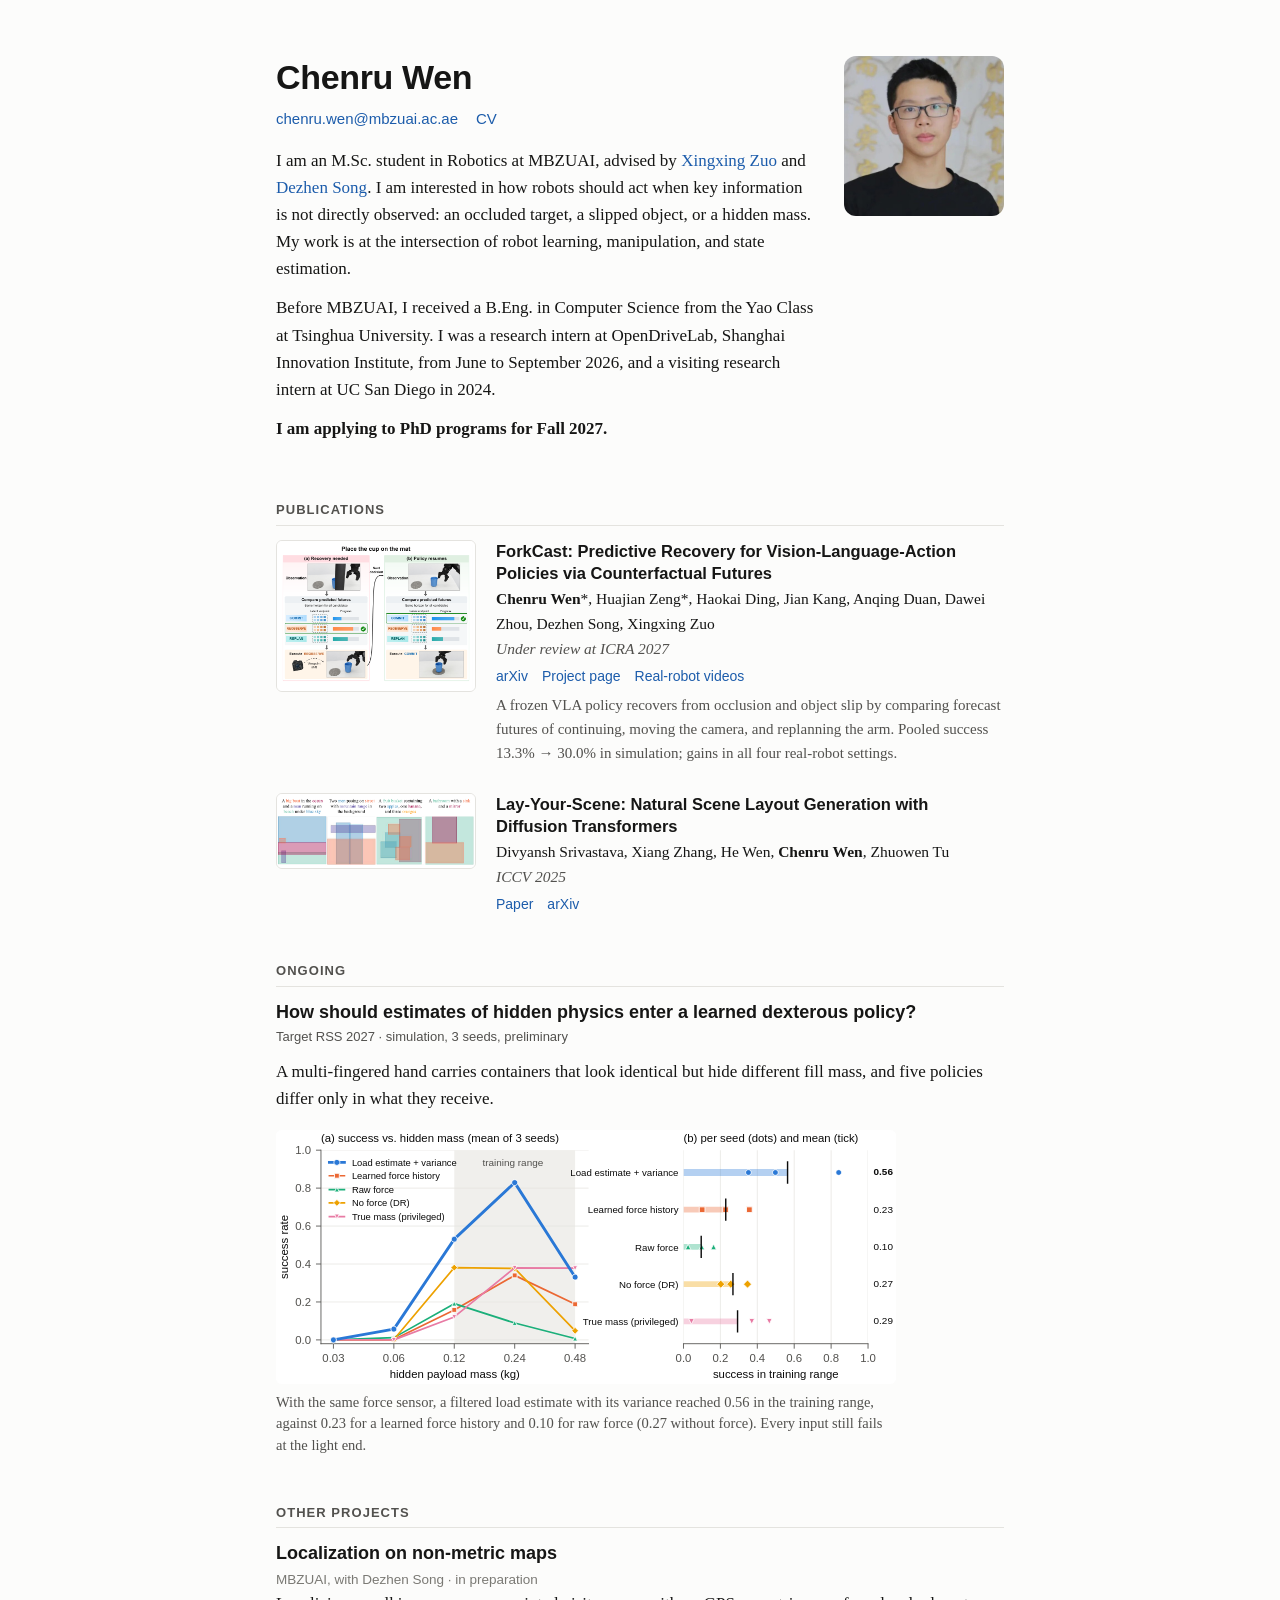
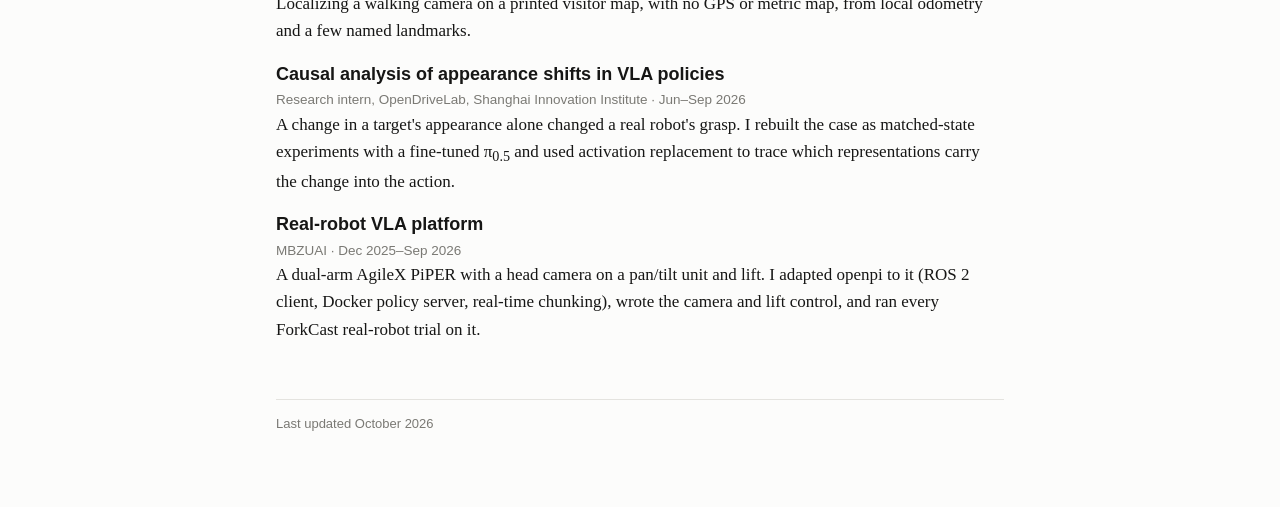
==== index.html @ f568a1dc "Replace academicpages template with personal homepage Single static page (About, Publications, Ongoi" ====
<!doctype html>
<html lang="en">
<head>
<meta charset="utf-8">
<meta name="viewport" content="width=device-width, initial-scale=1">
<title>Chenru Wen</title>
<meta name="description" content="Chenru Wen, M.Sc. student in Robotics at MBZUAI. Robot learning, manipulation, and state estimation; recovery for vision-language-action policies.">
<link rel="stylesheet" href="style.css">
</head>
<body>
<main>

<header class="intro">
  <div class="intro-text">
    <h1>Chenru Wen</h1>
    <ul class="links">
      <li><a href="mailto:chenru.wen@mbzuai.ac.ae">chenru.wen@mbzuai.ac.ae</a></li>
      <li><a href="cv/cv_chenru_wen.pdf">CV</a></li>
    </ul>
    <p>I am an M.Sc. student in Robotics at MBZUAI, advised by
    <a href="https://mbzuai.ac.ae/study/faculty/xingxing-zuo/">Xingxing Zuo</a> and
    <a href="https://mbzuai.ac.ae/study/faculty/dezhen-song/">Dezhen Song</a>.
    I am interested in how robots should act when key information is not directly observed: an occluded target, a slipped
    object, or a hidden mass. My work is at the intersection of robot learning, manipulation, and state estimation.</p>
    <p>Before MBZUAI, I received a B.Eng. in Computer Science from the Yao Class at Tsinghua University. I was a research intern
    at OpenDriveLab, Shanghai Innovation Institute, from June to September 2026, and a visiting research intern at UC San Diego
    in 2024.</p>
    <p><strong>I am applying to PhD programs for Fall 2027.</strong></p>
  </div>
  <img class="photo" src="assets/photo.jpg" alt="Chenru Wen" width="160" height="160">
</header>

<h2>Publications</h2>

<div class="paper">
  <a class="thumb" href="forkcast/"><img src="forkcast/img/teaser.png" alt="ForkCast compares the predicted futures of continuing the policy, moving the camera, and replanning the arm." width="768" height="585"></a>
  <div>
    <div class="title"><a href="forkcast/">ForkCast: Predictive Recovery for Vision-Language-Action Policies via Counterfactual Futures</a></div>
    <div class="authors"><span class="me">Chenru Wen</span>*, Huajian Zeng*, Haokai Ding, Jian Kang, Anqing Duan, Dawei Zhou, Dezhen Song, Xingxing Zuo</div>
    <div class="venue">Under review at ICRA 2027</div>
    <div class="plinks"><a href="https://arxiv.org/abs/2610.18650">arXiv</a><a href="forkcast/">Project page</a><a href="forkcast/#real-robot">Real-robot videos</a></div>
    <p class="tldr-line">A frozen VLA policy recovers from occlusion and object slip by comparing forecast futures of continuing,
    moving the camera, and replanning the arm. Pooled success 13.3%&nbsp;&rarr;&nbsp;30.0% in simulation; gains in all four
    real-robot settings.</p>
  </div>
</div>

<div class="paper">
  <a class="thumb" href="https://arxiv.org/abs/2505.04718"><img src="assets/lys_teaser.png" alt="Scene layouts generated from text prompts by Lay-Your-Scene." width="1390" height="523"></a>
  <div>
    <div class="title"><a href="https://arxiv.org/abs/2505.04718">Lay-Your-Scene: Natural Scene Layout Generation with Diffusion Transformers</a></div>
    <div class="authors">Divyansh Srivastava, Xiang Zhang, He Wen, <span class="me">Chenru Wen</span>, Zhuowen Tu</div>
    <div class="venue">ICCV 2025</div>
    <div class="plinks">
      <a href="https://openaccess.thecvf.com/content/ICCV2025/html/Srivastava_Lay-Your-Scene_Natural_Scene_Layout_Generation_with_Diffusion_Transformers_ICCV_2025_paper.html">Paper</a>
      <a href="https://arxiv.org/abs/2505.04718">arXiv</a>
    </div>
  </div>
</div>

<h2>Ongoing</h2>
<div class="project">
  <h3>How should estimates of hidden physics enter a learned dexterous policy?</h3>
  <p class="tag">Target RSS 2027 &middot; simulation, 3 seeds, preliminary</p>
  <p>A multi-fingered hand carries containers that look identical but hide different fill mass, and five policies differ only
  in what they receive.</p>
  <figure class="narrow">
    <img src="assets/hoi_fd_main.svg" alt="Two-panel chart. Left: success rate against hidden payload mass from 0.03 to 0.48 kg for five policy inputs; the load estimate with variance is highest in the training range, and every input is near zero at 0.03 and 0.06 kg. Right: in-range success per seed and mean: load estimate with variance 0.56, learned force history 0.23, raw force 0.10, no force 0.27, true mass 0.29." width="1380" height="490">
    <figcaption>With the same force sensor, a filtered load estimate with its variance reached 0.56 in the training range, against
    0.23 for a learned force history and 0.10 for raw force (0.27 without force). Every input still fails at the light end.</figcaption>
  </figure>
</div>

<h2>Other projects</h2>
<div class="item">
  <h3>Localization on non-metric maps</h3>
  <div class="when">MBZUAI, with Dezhen Song &middot; in preparation</div>
  <p>Localizing a walking camera on a printed visitor map, with no GPS or metric map, from local odometry and a few named landmarks.</p>
</div>
<div class="item">
  <h3>Causal analysis of appearance shifts in VLA policies</h3>
  <div class="when">Research intern, OpenDriveLab, Shanghai Innovation Institute &middot; Jun&ndash;Sep 2026</div>
  <p>A change in a target's appearance alone changed a real robot's grasp. I rebuilt the case as matched-state experiments with
  a fine-tuned &pi;<sub>0.5</sub> and used activation replacement to trace which representations carry the change into the action.</p>
</div>
<div class="item">
  <h3>Real-robot VLA platform</h3>
  <div class="when">MBZUAI &middot; Dec 2025&ndash;Sep 2026</div>
  <p>A dual-arm AgileX PiPER with a head camera on a pan/tilt unit and lift. I adapted openpi to it (ROS&nbsp;2 client, Docker policy
  server, real-time chunking), wrote the camera and lift control, and ran every ForkCast real-robot trial on it.</p>
</div>

<footer>Last updated October 2026</footer>
</main>
</body>
</html>
---- style.css ----
:root {
  --bg: #fcfcfb;
  --surface: #f3f2ef;
  --ink: #161615;
  --ink-2: #52514e;
  --ink-3: #7a7974;
  --rule: #e4e3df;
  --accent: #1c5cab;
  --accent-soft: #e8f0fb;
  --todo: #c62828;
  --serif: Charter, "Bitstream Charter", "Sitka Text", Cambria, Georgia, serif;
  --sans: -apple-system, BlinkMacSystemFont, "Segoe UI", "Helvetica Neue", Arial, sans-serif;
  color-scheme: light;
}
@media (prefers-color-scheme: dark) {
  :root:not([data-theme="light"]) {
    --bg: #1a1a19;
    --surface: #242422;
    --ink: #f2f1ec;
    --ink-2: #c3c2b7;
    --ink-3: #94938b;
    --rule: #383835;
    --accent: #86b6ef;
    --accent-soft: #1f2d40;
    --todo: #ff8a80;
    color-scheme: dark;
  }
}
:root[data-theme="dark"] {
  --bg: #1a1a19;
  --surface: #242422;
  --ink: #f2f1ec;
  --ink-2: #c3c2b7;
  --ink-3: #94938b;
  --rule: #383835;
  --accent: #86b6ef;
  --accent-soft: #1f2d40;
  --todo: #ff8a80;
  color-scheme: dark;
}

* { box-sizing: border-box; }
html { -webkit-text-size-adjust: 100%; }
body {
  margin: 0;
  background: var(--bg);
  color: var(--ink);
  font: 17px/1.6 var(--serif);
}
main { max-width: 760px; margin: 0 auto; padding: 56px 16px 72px; }
a { color: var(--accent); text-decoration: none; }
a:hover { text-decoration: underline; text-underline-offset: 3px; }
h1, h2, h3 { font-family: var(--sans); color: var(--ink); line-height: 1.25; }
h1 { font-size: 34px; font-weight: 650; letter-spacing: -0.01em; margin: 0 0 6px; }
h2 {
  font-size: 13px; font-weight: 650; letter-spacing: 0.08em; text-transform: uppercase;
  color: var(--ink-2); margin: 48px 0 14px; padding-bottom: 6px; border-bottom: 1px solid var(--rule);
}
h3 { font-size: 18px; font-weight: 600; margin: 0 0 4px; }
p { margin: 0 0 12px; }
.role { color: var(--ink-2); margin: 0 0 14px; font-size: 17px; }
.links { font-family: var(--sans); font-size: 15px; display: flex; flex-wrap: wrap; gap: 6px 18px; margin: 0; padding: 0; list-style: none; }
.muted { color: var(--ink-2); }
.small { font-size: 14.5px; }
.todo { color: var(--todo); font-family: var(--sans); font-size: 0.85em; }

.project { margin: 0 0 8px; }
.project .tag { font-family: var(--sans); font-size: 13px; color: var(--ink-2); margin: 0 0 10px; }
figure { margin: 18px 0 16px; }
figure img, figure video { width: 100%; height: auto; display: block; border-radius: 6px; background: #fff; }
figcaption { font-size: 14.5px; color: var(--ink-2); margin-top: 8px; line-height: 1.5; }
ul.facts { padding-left: 1.1em; margin: 0 0 12px; }
ul.facts li { margin: 0 0 6px; }

.pub { display: grid; grid-template-columns: 1fr; gap: 2px; margin: 0 0 22px; }
.pub .title { font-family: var(--sans); font-weight: 600; font-size: 16.5px; line-height: 1.35; }
.pub .authors, .pub .venue { font-size: 15.5px; }
.pub .venue { color: var(--ink-2); font-style: italic; }
.pub .plinks { font-family: var(--sans); font-size: 14px; display: flex; flex-wrap: wrap; gap: 4px 14px; margin-top: 2px; }
.pub .note { font-size: 14.5px; color: var(--ink-2); margin-top: 2px; }
.me { font-weight: 700; }

.item { margin: 0 0 18px; }
.item .when { font-family: var(--sans); font-size: 13.5px; color: var(--ink-3); }

footer { margin-top: 56px; padding-top: 14px; border-top: 1px solid var(--rule); font-family: var(--sans); font-size: 13px; color: var(--ink-3); }

/* project page */
.hero { text-align: center; }
.hero h1 { font-size: 30px; margin-bottom: 12px; }
.hero .authors { font-size: 16.5px; margin: 0 0 4px; }
.hero .affil { font-size: 15px; color: var(--ink-2); margin: 0 0 6px; }
.hero .venue { font-family: var(--sans); font-size: 14.5px; color: var(--ink-2); margin: 0 0 16px; }
.buttons { display: flex; flex-wrap: wrap; justify-content: center; gap: 10px; margin: 0 0 8px; }
.btn {
  font-family: var(--sans); font-size: 14.5px; font-weight: 550; padding: 8px 16px; border-radius: 999px;
  background: var(--accent-soft); color: var(--accent); border: 1px solid transparent;
}
.btn.disabled { background: var(--surface); color: var(--ink-3); cursor: default; }
.btn.disabled:hover { text-decoration: none; }
.tldr { background: var(--surface); border-radius: 8px; padding: 14px 18px; margin: 24px 0 0; }
.table-wrap { overflow-x: auto; margin: 10px 0 6px; }
table { border-collapse: collapse; width: 100%; font-family: var(--sans); font-size: 14.5px; font-variant-numeric: tabular-nums; }
th, td { padding: 7px 10px; text-align: right; border-bottom: 1px solid var(--rule); white-space: nowrap; }
th:first-child, td:first-child { text-align: left; }
thead th { color: var(--ink-2); font-weight: 600; }
tr.ours td { font-weight: 650; }
.grid2 { display: grid; grid-template-columns: 1fr 1fr; gap: 14px; }
.grid2 figure { margin: 0; }
@media (max-width: 600px) {
  body { font-size: 16px; }
  main { padding-top: 36px; }
  h1 { font-size: 28px; }
  .hero h1 { font-size: 24px; }
  .grid2 { grid-template-columns: 1fr; }
  table { font-size: 13px; }
  th, td { padding: 6px 5px; }
  th:first-child, td:first-child { white-space: normal; }
}
pre.bib { background: var(--surface); border-radius: 8px; padding: 12px 14px; overflow-x: auto; font-size: 13px; line-height: 1.45; }

/* homepage v2: header with optional photo, paper rows with thumbnails */
.intro { display: flex; gap: 28px; align-items: flex-start; }
.intro-text { flex: 1; min-width: 0; }
.intro h1 { margin-bottom: 8px; }
.intro .links { margin-bottom: 16px; }
.photo { width: 160px; height: 160px; object-fit: cover; border-radius: 12px; flex: none; }
.paper { display: grid; grid-template-columns: 200px 1fr; gap: 20px; margin: 0 0 28px; align-items: start; }
.paper .thumb img, .paper .thumb video { width: 100%; height: auto; display: block; border-radius: 6px; background: #fff; border: 1px solid var(--rule); }
.paper .title { font-family: var(--sans); font-weight: 600; font-size: 16.5px; line-height: 1.35; margin-bottom: 3px; }
.paper .title a { color: var(--ink); }
.paper .authors { font-size: 15.5px; }
.paper .venue { font-size: 15.5px; color: var(--ink-2); font-style: italic; }
.paper .plinks { font-family: var(--sans); font-size: 14px; display: flex; flex-wrap: wrap; gap: 4px 14px; margin-top: 3px; }
.paper .tldr-line { font-size: 15px; color: var(--ink-2); margin: 6px 0 0; }
figure.narrow { max-width: 620px; }
@media (max-width: 600px) {
  .intro { flex-direction: column-reverse; gap: 16px; }
  .photo { width: 120px; height: 120px; }
  .paper { grid-template-columns: 1fr; gap: 10px; }
  .paper .thumb { max-width: 320px; }
}
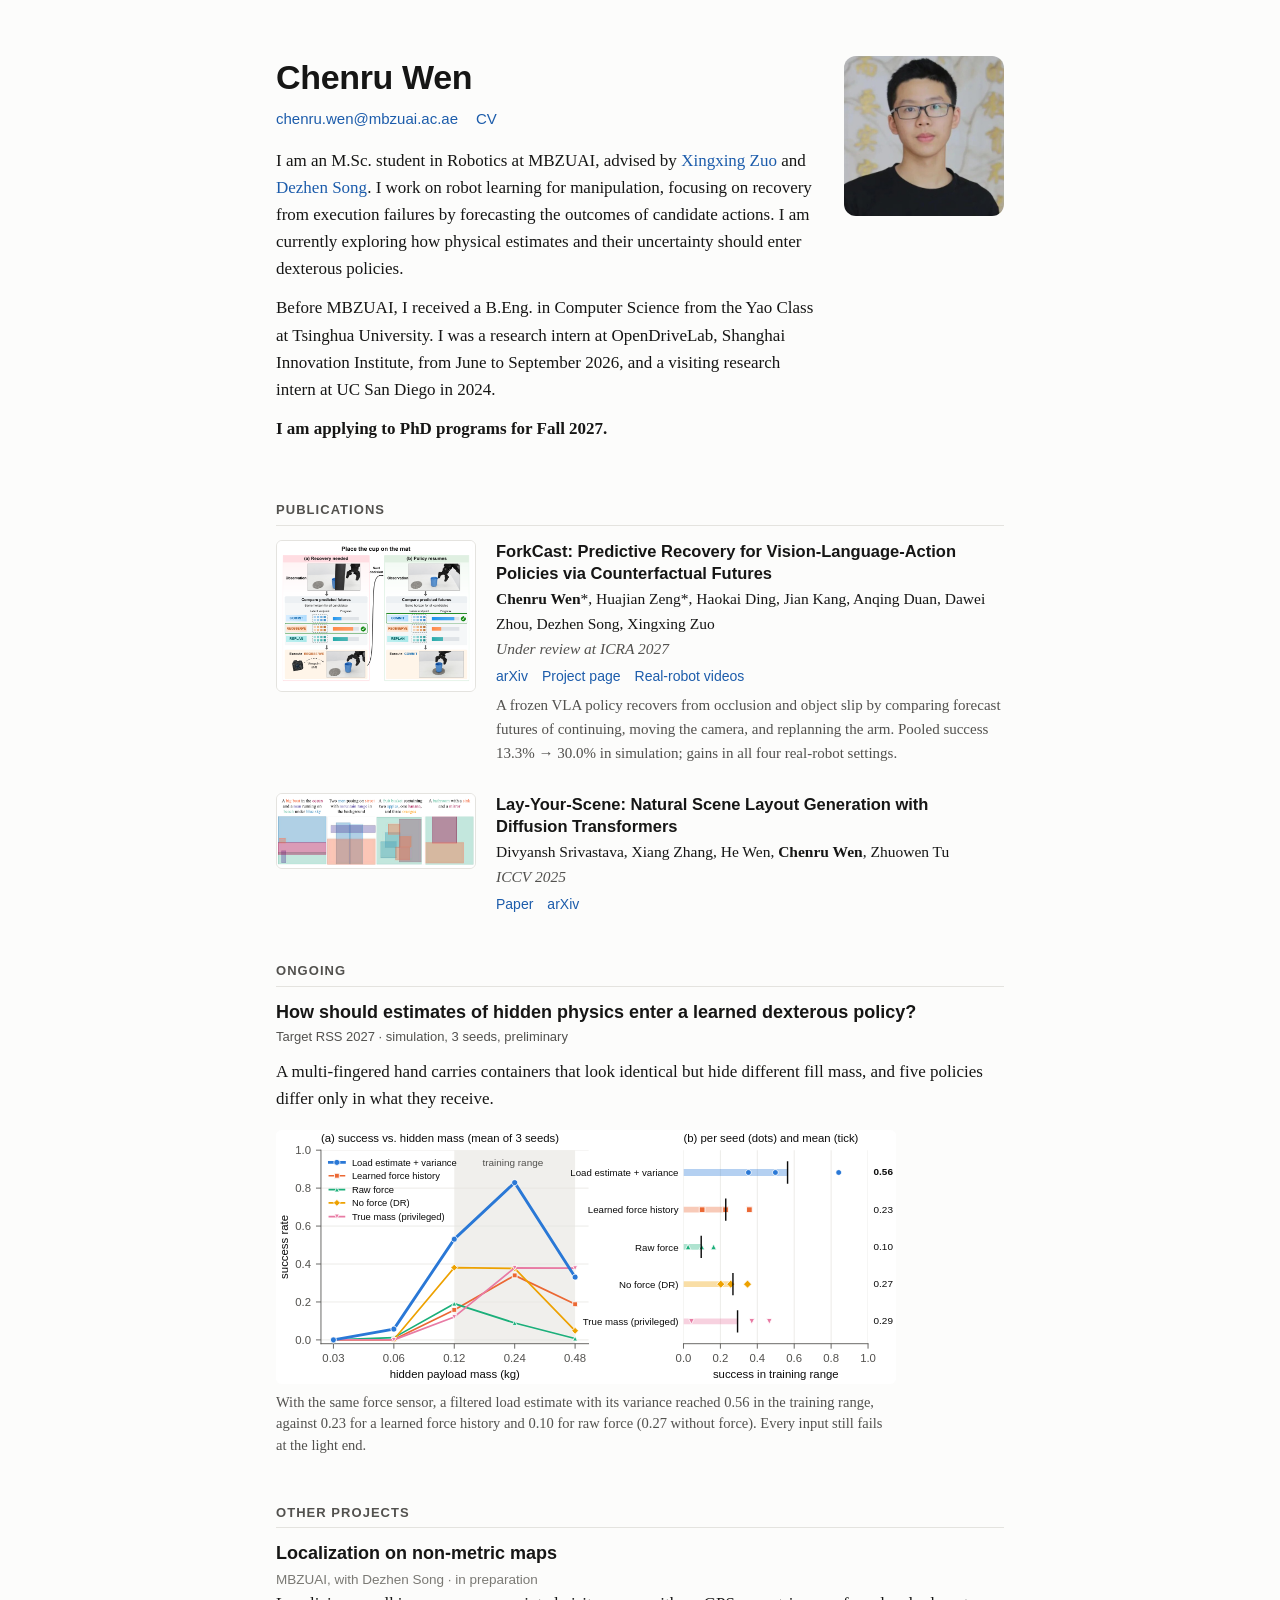
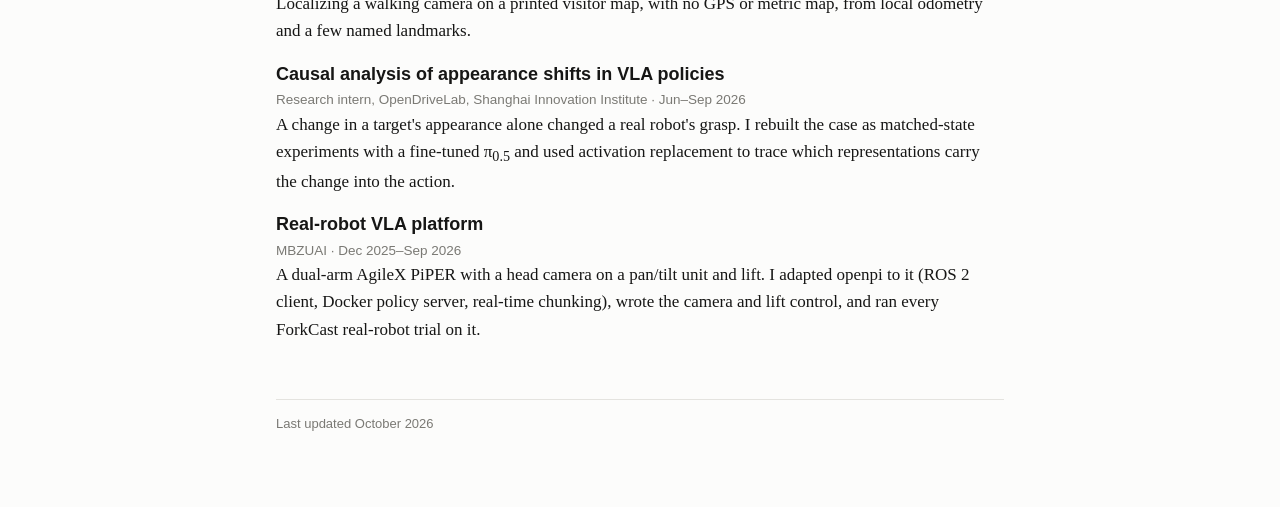
==== commit 4b5cf770: "Sharpen research interests in bio and CV Co-Authored-By: Claude Opus 5.5 <noreply@anthropic.com>" ====
--- a/index.html
+++ b/index.html
@@ -4,7 +4,7 @@
 <meta charset="utf-8">
 <meta name="viewport" content="width=device-width, initial-scale=1">
 <title>Chenru Wen</title>
-<meta name="description" content="Chenru Wen, M.Sc. student in Robotics at MBZUAI. Robot learning, manipulation, and state estimation; recovery for vision-language-action policies.">
+<meta name="description" content="Chenru Wen, M.Sc. student in Robotics at MBZUAI. Robot learning for manipulation: recovery from execution failures, and physical estimates as policy inputs.">
 <link rel="stylesheet" href="style.css">
 </head>
 <body>
@@ -20,8 +20,8 @@
     <p>I am an M.Sc. student in Robotics at MBZUAI, advised by
     <a href="https://mbzuai.ac.ae/study/faculty/xingxing-zuo/">Xingxing Zuo</a> and
     <a href="https://mbzuai.ac.ae/study/faculty/dezhen-song/">Dezhen Song</a>.
-    I am interested in how robots should act when key information is not directly observed: an occluded target, a slipped
-    object, or a hidden mass. My work is at the intersection of robot learning, manipulation, and state estimation.</p>
+    I work on robot learning for manipulation, focusing on recovery from execution failures by forecasting the outcomes of
+    candidate actions. I am currently exploring how physical estimates and their uncertainty should enter dexterous policies.</p>
     <p>Before MBZUAI, I received a B.Eng. in Computer Science from the Yao Class at Tsinghua University. I was a research intern
     at OpenDriveLab, Shanghai Innovation Institute, from June to September 2026, and a visiting research intern at UC San Diego
     in 2024.</p>
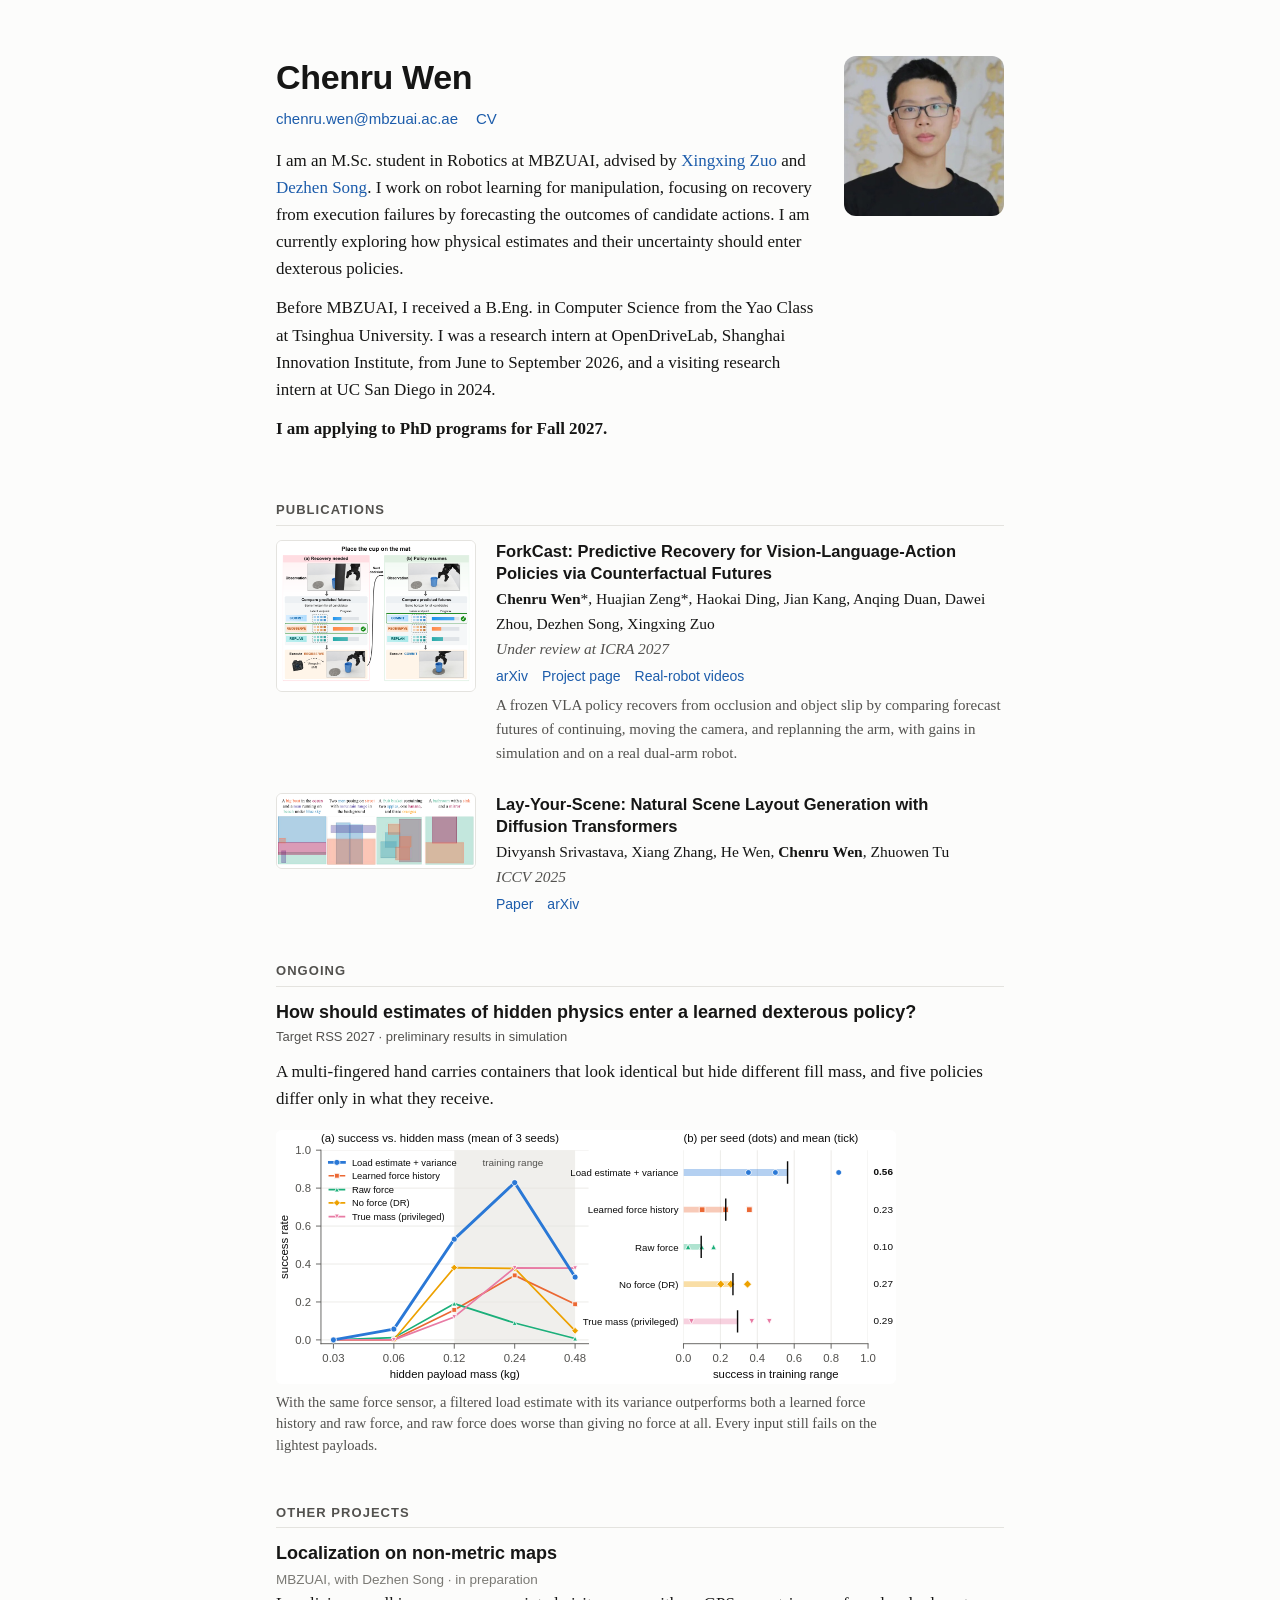
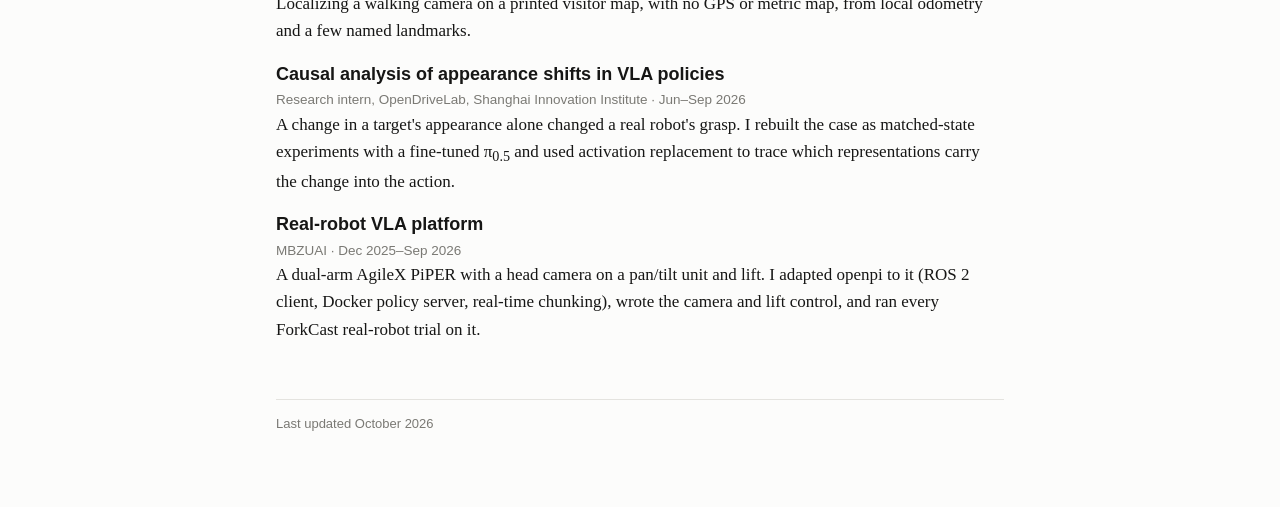
==== commit a99bd19a: "Drop result numbers from homepage text and CV Co-Authored-By: Claude Opus 5.5 <noreply@anthropic.com" ====
--- a/index.html
+++ b/index.html
@@ -40,8 +40,7 @@
     <div class="venue">Under review at ICRA 2027</div>
     <div class="plinks"><a href="https://arxiv.org/abs/2610.18650">arXiv</a><a href="forkcast/">Project page</a><a href="forkcast/#real-robot">Real-robot videos</a></div>
     <p class="tldr-line">A frozen VLA policy recovers from occlusion and object slip by comparing forecast futures of continuing,
-    moving the camera, and replanning the arm. Pooled success 13.3%&nbsp;&rarr;&nbsp;30.0% in simulation; gains in all four
-    real-robot settings.</p>
+    moving the camera, and replanning the arm, with gains in simulation and on a real dual-arm robot.</p>
   </div>
 </div>
 
@@ -61,13 +60,13 @@
 <h2>Ongoing</h2>
 <div class="project">
   <h3>How should estimates of hidden physics enter a learned dexterous policy?</h3>
-  <p class="tag">Target RSS 2027 &middot; simulation, 3 seeds, preliminary</p>
+  <p class="tag">Target RSS 2027 &middot; preliminary results in simulation</p>
   <p>A multi-fingered hand carries containers that look identical but hide different fill mass, and five policies differ only
   in what they receive.</p>
   <figure class="narrow">
     <img src="assets/hoi_fd_main.svg" alt="Two-panel chart. Left: success rate against hidden payload mass from 0.03 to 0.48 kg for five policy inputs; the load estimate with variance is highest in the training range, and every input is near zero at 0.03 and 0.06 kg. Right: in-range success per seed and mean: load estimate with variance 0.56, learned force history 0.23, raw force 0.10, no force 0.27, true mass 0.29." width="1380" height="490">
-    <figcaption>With the same force sensor, a filtered load estimate with its variance reached 0.56 in the training range, against
-    0.23 for a learned force history and 0.10 for raw force (0.27 without force). Every input still fails at the light end.</figcaption>
+    <figcaption>With the same force sensor, a filtered load estimate with its variance outperforms both a learned force history
+    and raw force, and raw force does worse than giving no force at all. Every input still fails on the lightest payloads.</figcaption>
   </figure>
 </div>
 
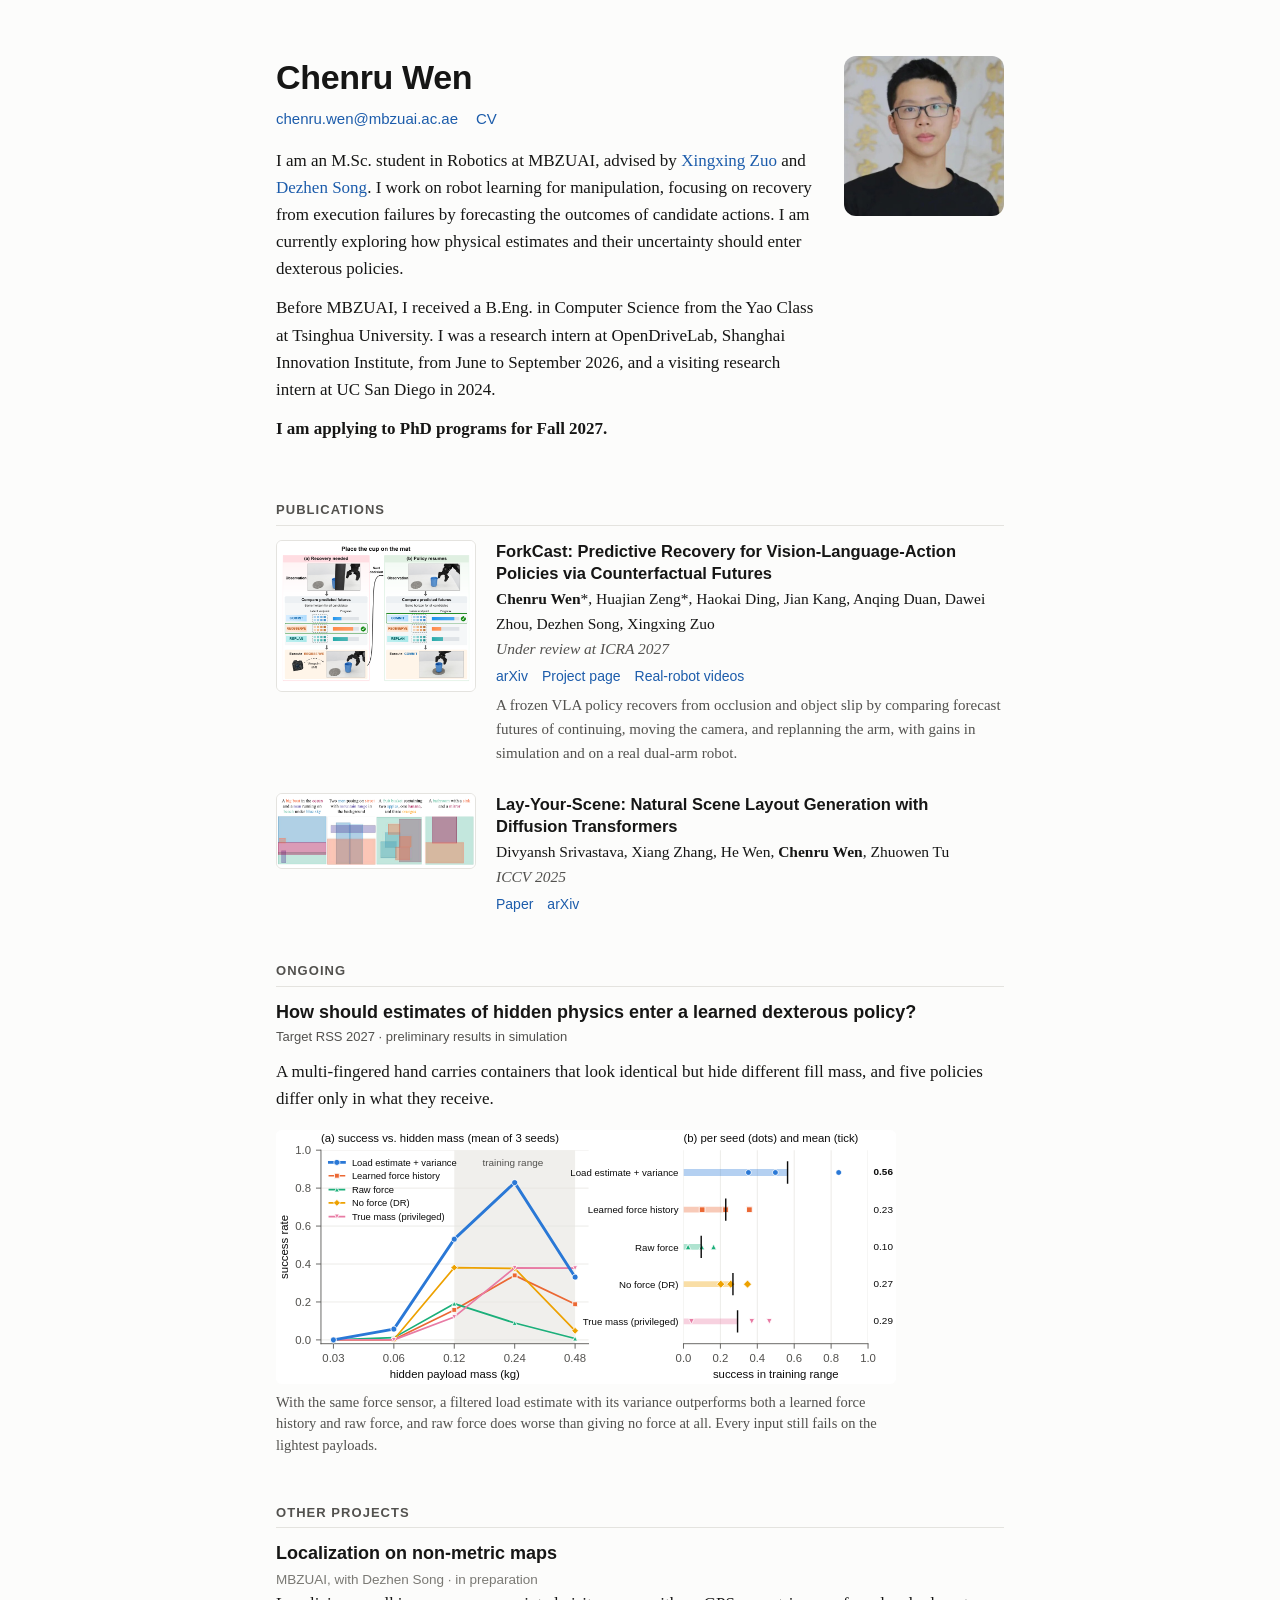
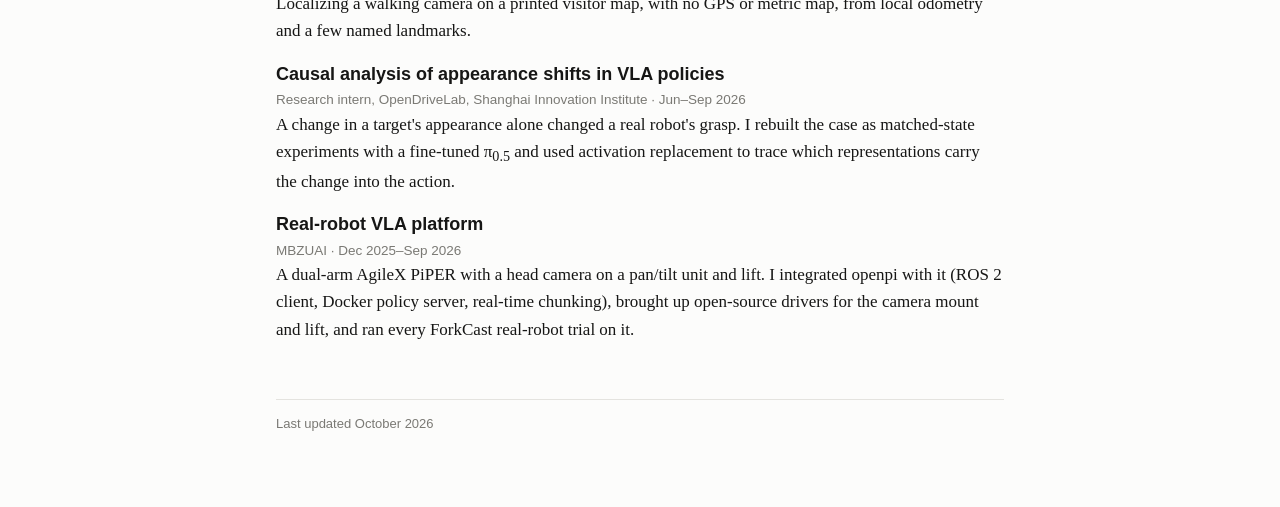
==== commit c246f572: "Correct real-robot engineering wording; drop Learning skills row Co-Authored-By: Claude Opus 5.5 <no" ====
--- a/index.html
+++ b/index.html
@@ -85,8 +85,9 @@
 <div class="item">
   <h3>Real-robot VLA platform</h3>
   <div class="when">MBZUAI &middot; Dec 2025&ndash;Sep 2026</div>
-  <p>A dual-arm AgileX PiPER with a head camera on a pan/tilt unit and lift. I adapted openpi to it (ROS&nbsp;2 client, Docker policy
-  server, real-time chunking), wrote the camera and lift control, and ran every ForkCast real-robot trial on it.</p>
+  <p>A dual-arm AgileX PiPER with a head camera on a pan/tilt unit and lift. I integrated openpi with it (ROS&nbsp;2 client, Docker
+  policy server, real-time chunking), brought up open-source drivers for the camera mount and lift, and ran every ForkCast
+  real-robot trial on it.</p>
 </div>
 
 <footer>Last updated October 2026</footer>
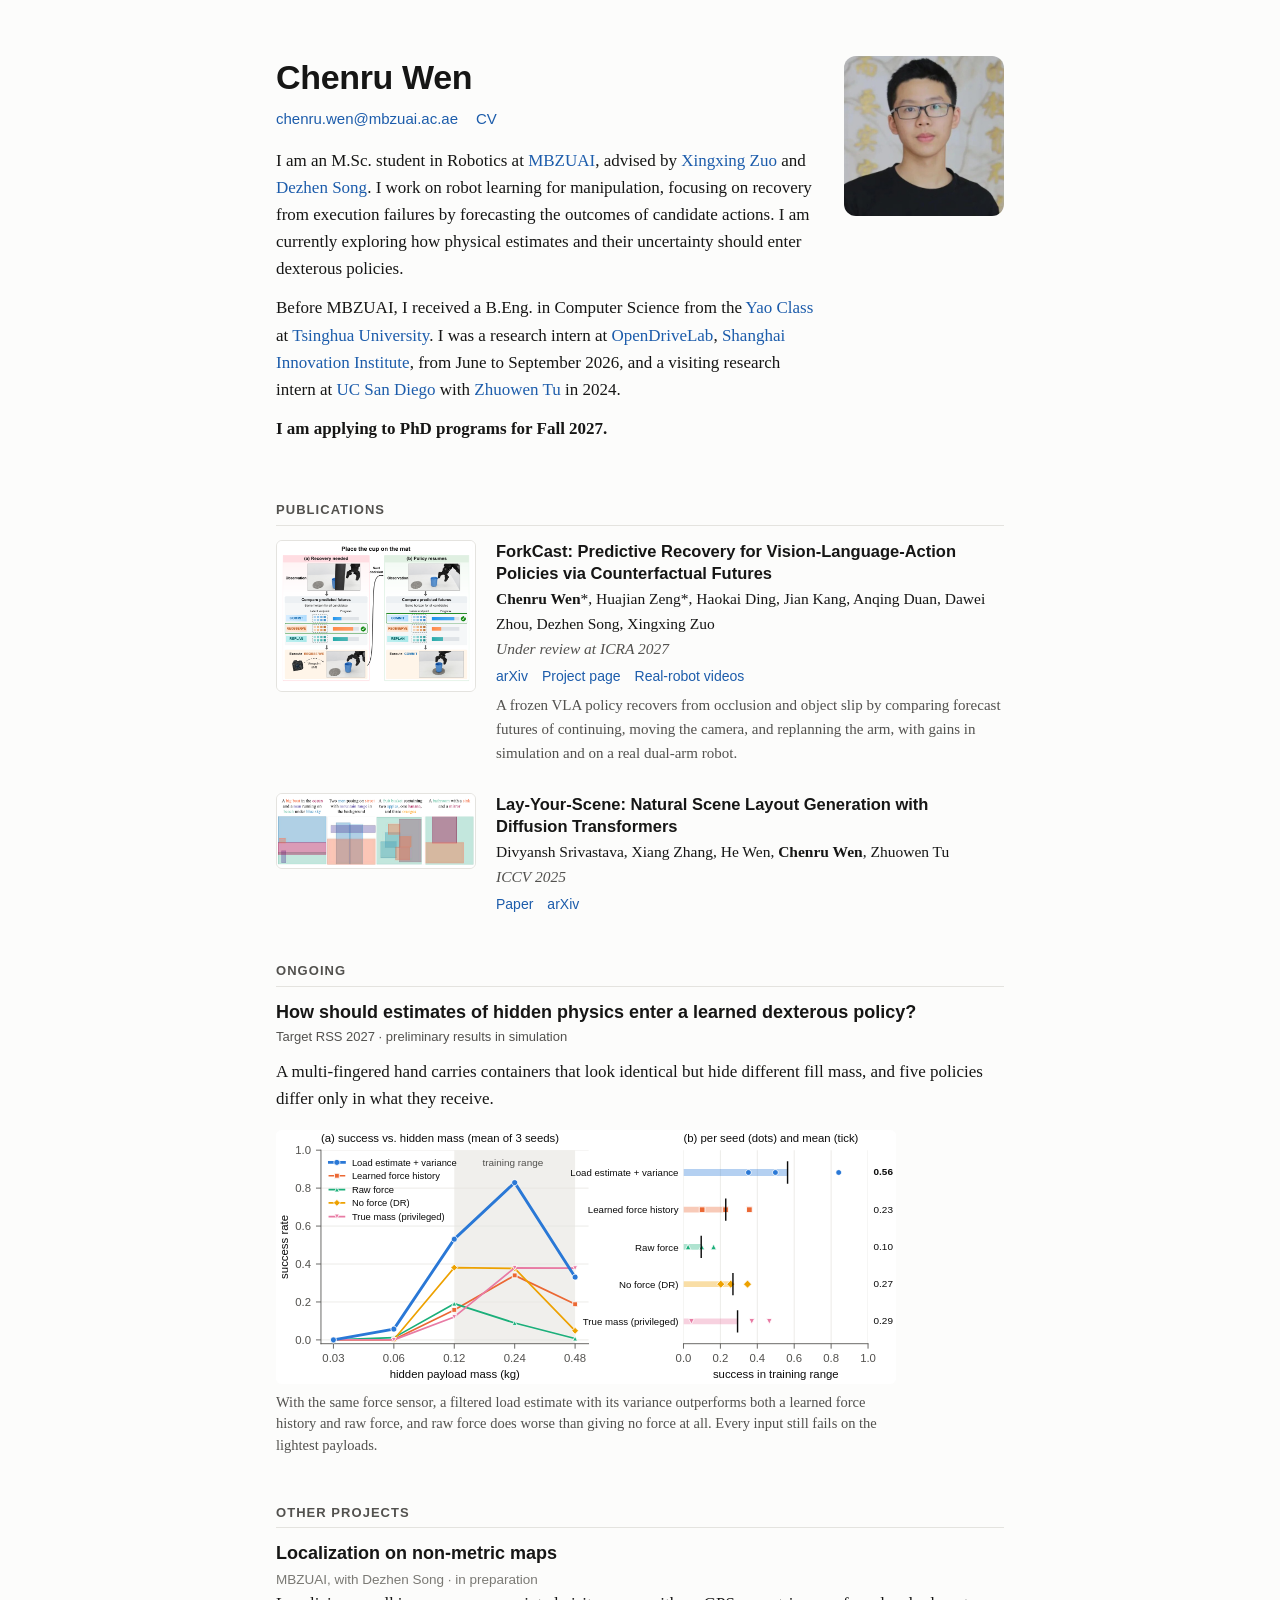
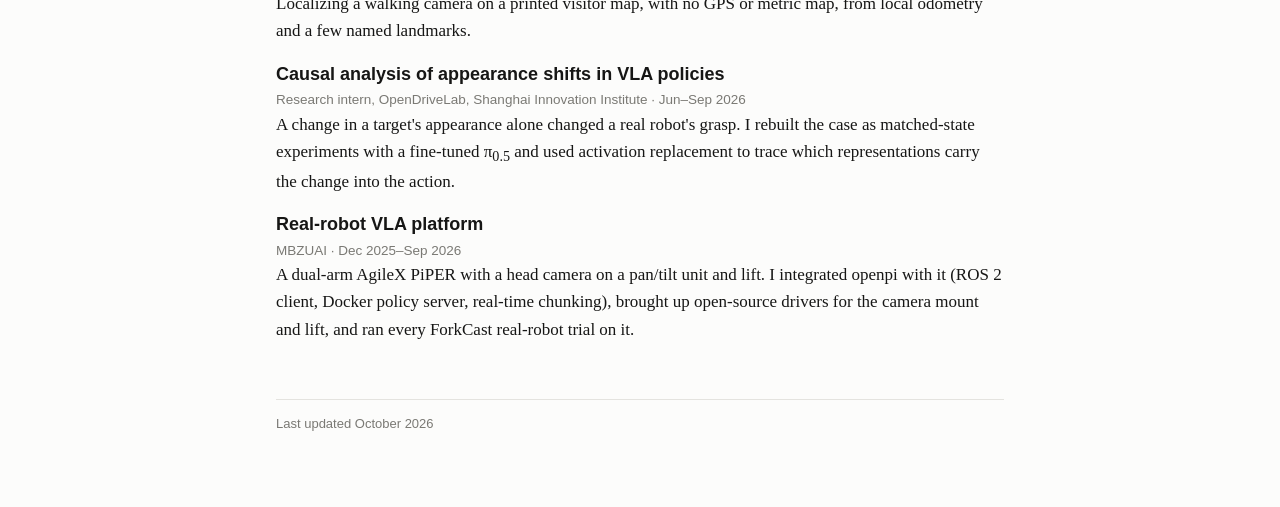
==== commit c3616398: "Link institutions in intro; name UCSD host Co-Authored-By: Claude Opus 5.5 <noreply@anthropic.com>" ====
--- a/index.html
+++ b/index.html
@@ -17,14 +17,17 @@
       <li><a href="mailto:chenru.wen@mbzuai.ac.ae">chenru.wen@mbzuai.ac.ae</a></li>
       <li><a href="cv/cv_chenru_wen.pdf">CV</a></li>
     </ul>
-    <p>I am an M.Sc. student in Robotics at MBZUAI, advised by
+    <p>I am an M.Sc. student in Robotics at <a href="https://mbzuai.ac.ae/">MBZUAI</a>, advised by
     <a href="https://mbzuai.ac.ae/study/faculty/xingxing-zuo/">Xingxing Zuo</a> and
     <a href="https://mbzuai.ac.ae/study/faculty/dezhen-song/">Dezhen Song</a>.
     I work on robot learning for manipulation, focusing on recovery from execution failures by forecasting the outcomes of
     candidate actions. I am currently exploring how physical estimates and their uncertainty should enter dexterous policies.</p>
-    <p>Before MBZUAI, I received a B.Eng. in Computer Science from the Yao Class at Tsinghua University. I was a research intern
-    at OpenDriveLab, Shanghai Innovation Institute, from June to September 2026, and a visiting research intern at UC San Diego
-    in 2024.</p>
+    <p>Before MBZUAI, I received a B.Eng. in Computer Science from the
+    <a href="https://iiis.tsinghua.edu.cn/en/Yao_Class/About_Yao_Class.htm">Yao Class</a> at
+    <a href="https://www.tsinghua.edu.cn/en/">Tsinghua University</a>. I was a research intern at
+    <a href="https://opendrivelab.com/">OpenDriveLab</a>, <a href="https://www.sii.edu.cn/">Shanghai Innovation Institute</a>,
+    from June to September 2026, and a visiting research intern at <a href="https://ucsd.edu/">UC San Diego</a> with
+    <a href="https://pages.ucsd.edu/~ztu/">Zhuowen Tu</a> in 2024.</p>
     <p><strong>I am applying to PhD programs for Fall 2027.</strong></p>
   </div>
   <img class="photo" src="assets/photo.jpg" alt="Chenru Wen" width="160" height="160">
@@ -38,7 +41,7 @@
     <div class="title"><a href="forkcast/">ForkCast: Predictive Recovery for Vision-Language-Action Policies via Counterfactual Futures</a></div>
     <div class="authors"><span class="me">Chenru Wen</span>*, Huajian Zeng*, Haokai Ding, Jian Kang, Anqing Duan, Dawei Zhou, Dezhen Song, Xingxing Zuo</div>
     <div class="venue">Under review at ICRA 2027</div>
-    <div class="plinks"><a href="https://arxiv.org/abs/2610.18650">arXiv</a><a href="forkcast/">Project page</a><a href="forkcast/#real-robot">Real-robot videos</a></div>
+    <div class="plinks"><a href="https://arxiv.org/abs/2610.18650">arXiv</a><a href="forkcast/">Project page</a><a href="forkcast/#videos">Real-robot videos</a></div>
     <p class="tldr-line">A frozen VLA policy recovers from occlusion and object slip by comparing forecast futures of continuing,
     moving the camera, and replanning the arm, with gains in simulation and on a real dual-arm robot.</p>
   </div>
--- a/style.css
+++ b/style.css
@@ -140,3 +140,5 @@
   .paper { grid-template-columns: 1fr; gap: 10px; }
   .paper .thumb { max-width: 320px; }
 }
+
+[id] { scroll-margin-top: 16px; }
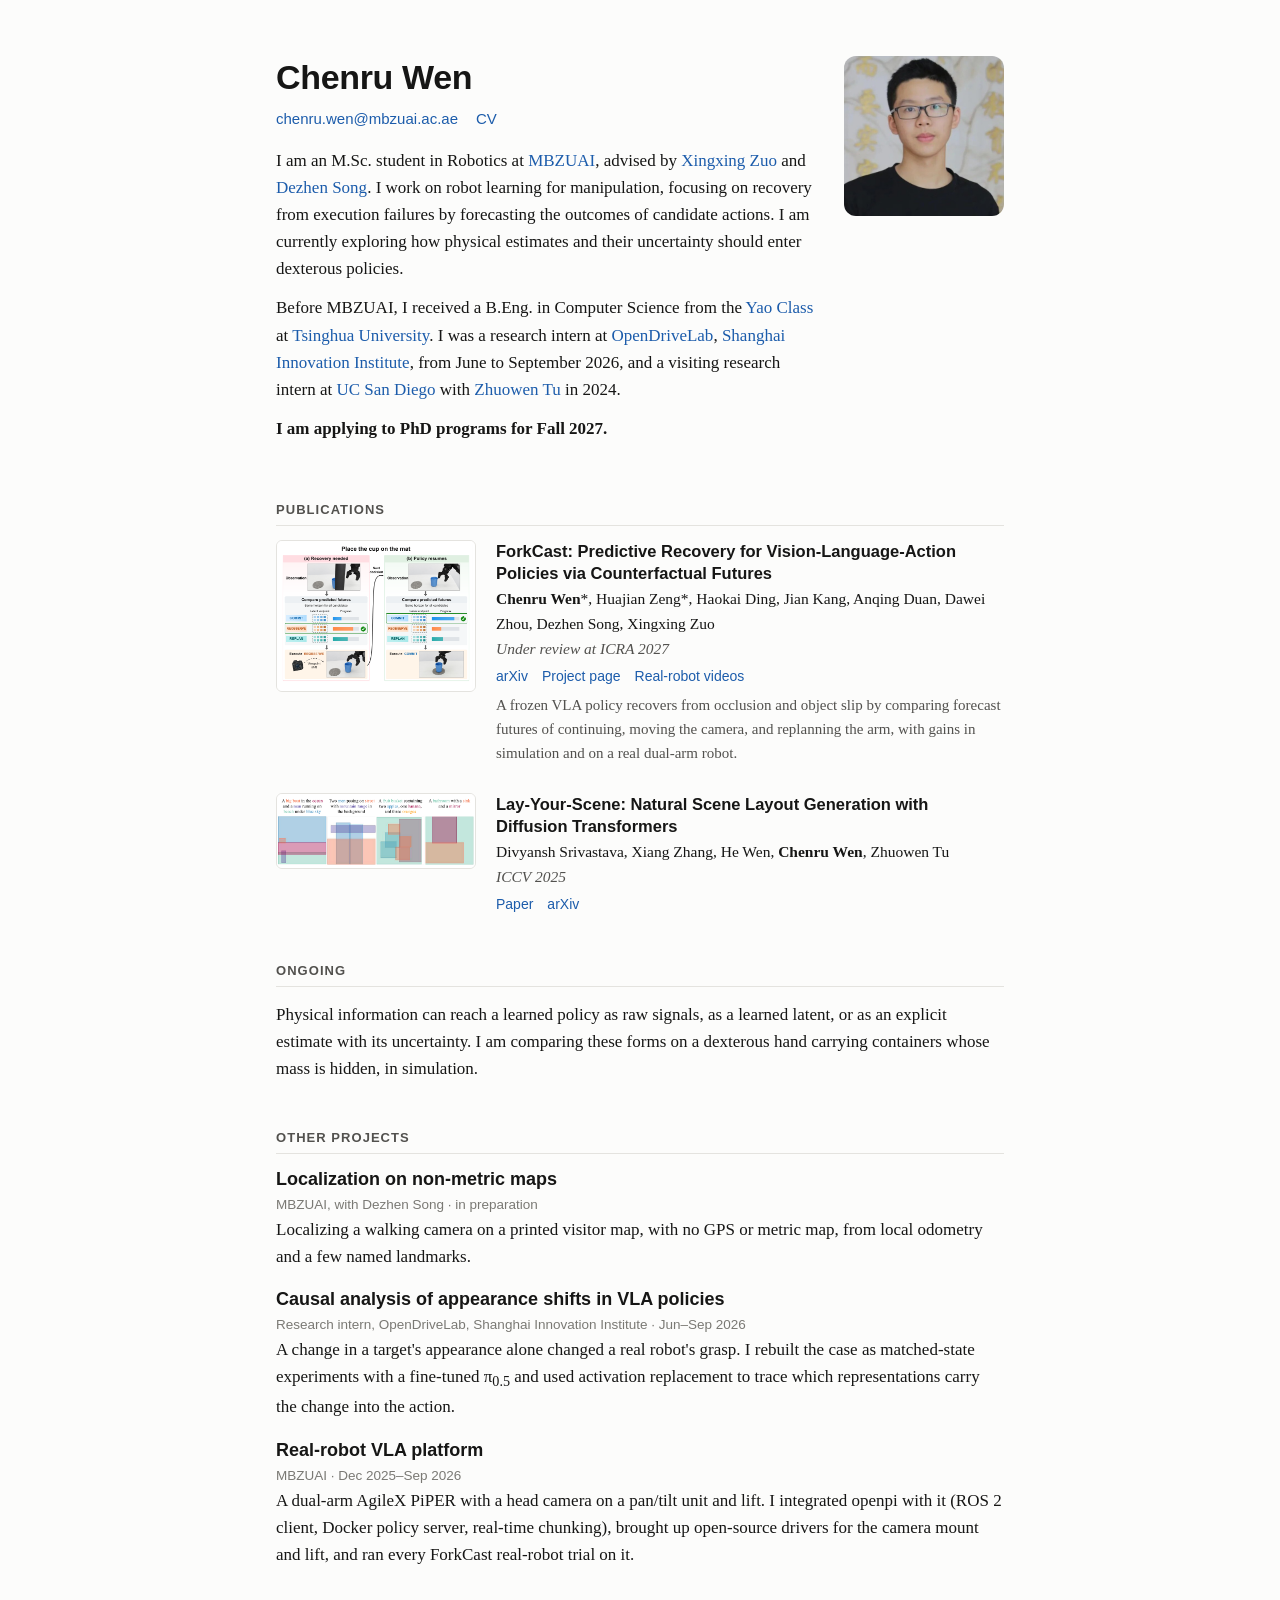
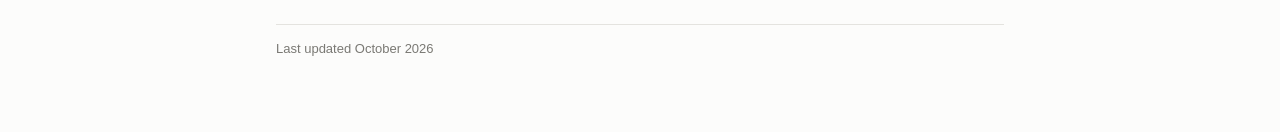
==== commit cbdd3036: "Shorten Ongoing to a two-sentence statement of interest Co-Authored-By: Claude Opus 5.5 <noreply@ant" ====
--- a/index.html
+++ b/index.html
@@ -61,17 +61,8 @@
 </div>
 
 <h2>Ongoing</h2>
-<div class="project">
-  <h3>How should estimates of hidden physics enter a learned dexterous policy?</h3>
-  <p class="tag">Target RSS 2027 &middot; preliminary results in simulation</p>
-  <p>A multi-fingered hand carries containers that look identical but hide different fill mass, and five policies differ only
-  in what they receive.</p>
-  <figure class="narrow">
-    <img src="assets/hoi_fd_main.svg" alt="Two-panel chart. Left: success rate against hidden payload mass from 0.03 to 0.48 kg for five policy inputs; the load estimate with variance is highest in the training range, and every input is near zero at 0.03 and 0.06 kg. Right: in-range success per seed and mean: load estimate with variance 0.56, learned force history 0.23, raw force 0.10, no force 0.27, true mass 0.29." width="1380" height="490">
-    <figcaption>With the same force sensor, a filtered load estimate with its variance outperforms both a learned force history
-    and raw force, and raw force does worse than giving no force at all. Every input still fails on the lightest payloads.</figcaption>
-  </figure>
-</div>
+<p>Physical information can reach a learned policy as raw signals, as a learned latent, or as an explicit estimate with its
+uncertainty. I am comparing these forms on a dexterous hand carrying containers whose mass is hidden, in simulation.</p>
 
 <h2>Other projects</h2>
 <div class="item">
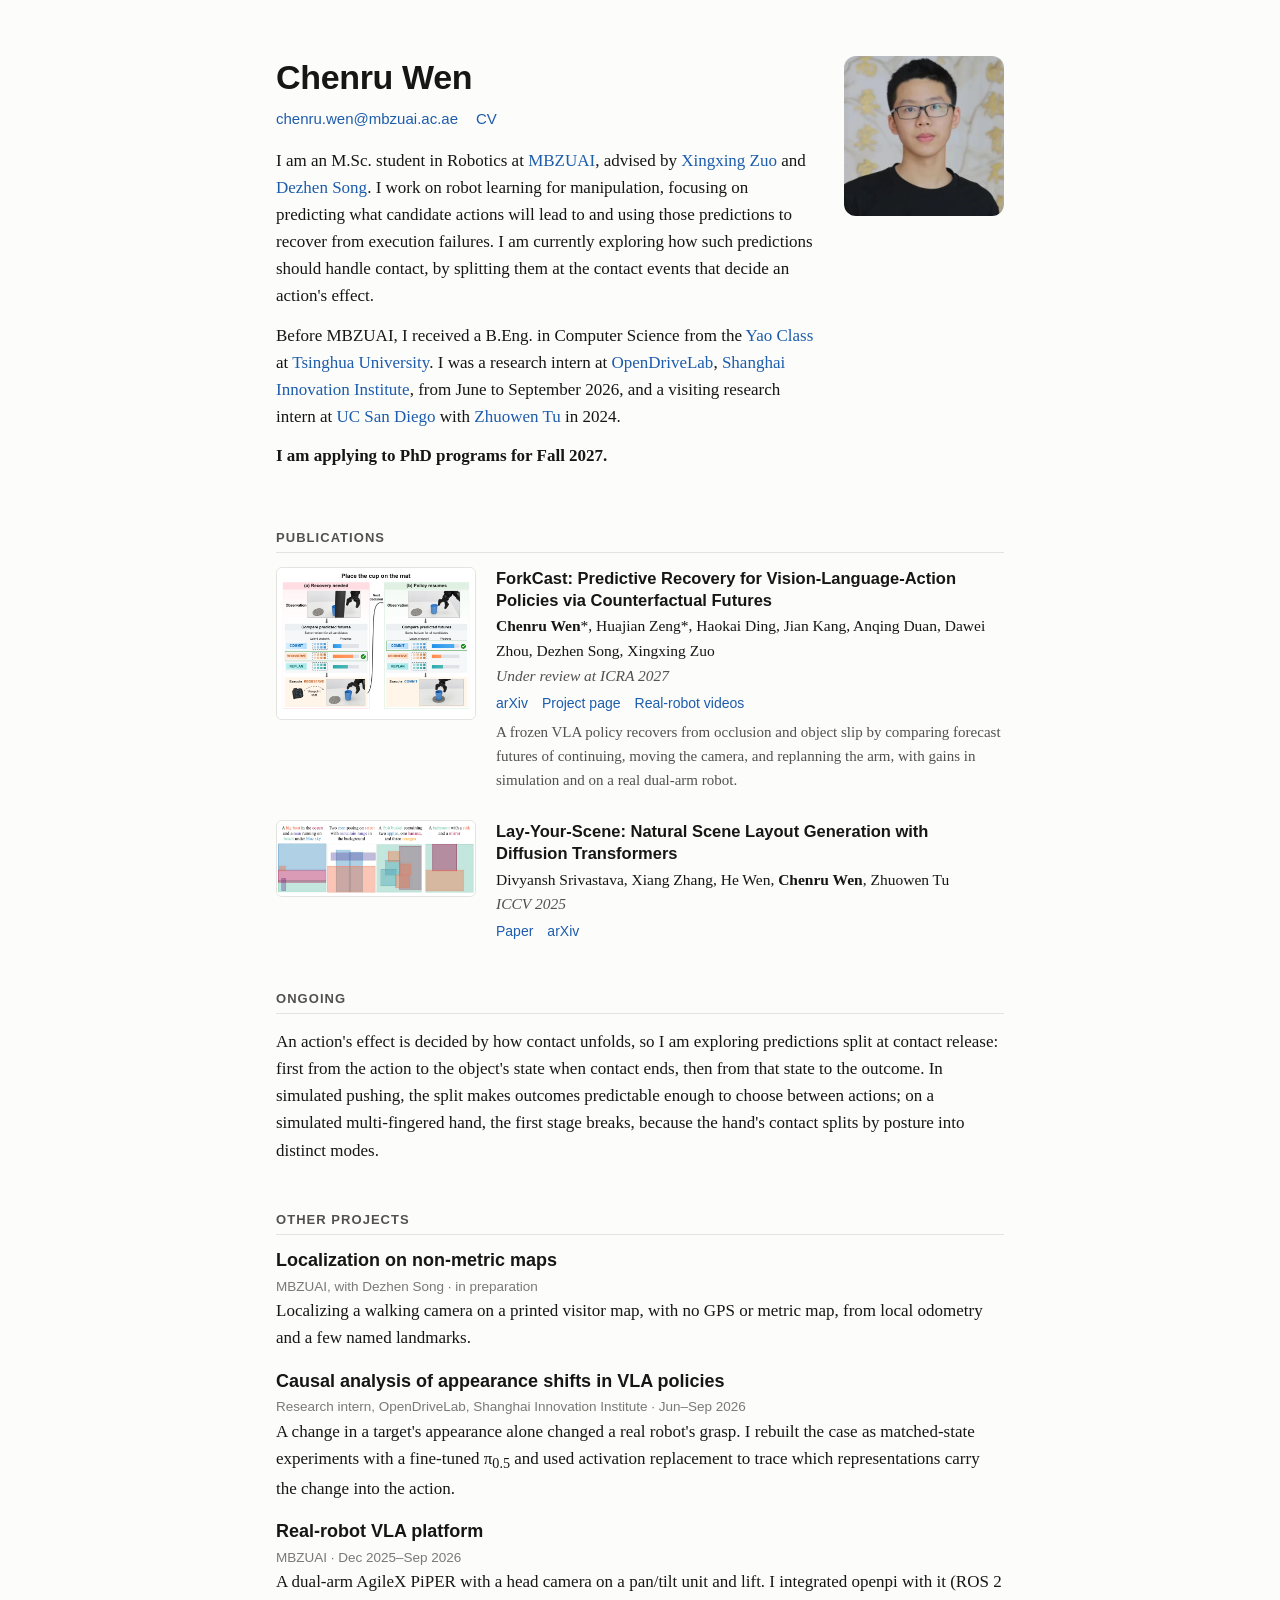
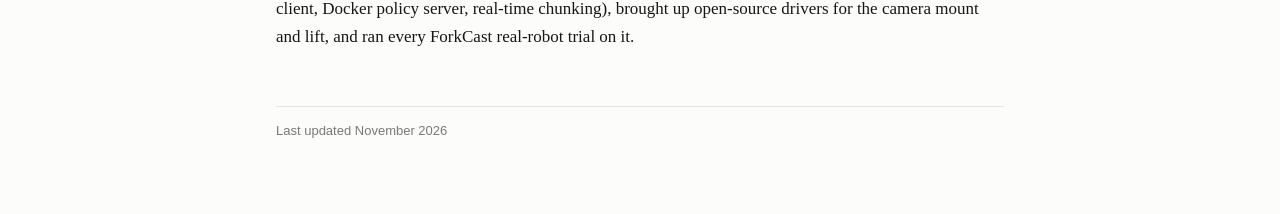
==== commit 931b6ade: "Update research statement and ongoing work to contact-split predictions" ====
--- a/index.html
+++ b/index.html
@@ -4,7 +4,7 @@
 <meta charset="utf-8">
 <meta name="viewport" content="width=device-width, initial-scale=1">
 <title>Chenru Wen</title>
-<meta name="description" content="Chenru Wen, M.Sc. student in Robotics at MBZUAI. Robot learning for manipulation: recovery from execution failures, and physical estimates as policy inputs.">
+<meta name="description" content="Chenru Wen, M.Sc. student in Robotics at MBZUAI. Robot learning for manipulation: predicting what actions will lead to, recovering from execution failures, and contact events.">
 <link rel="stylesheet" href="style.css">
 </head>
 <body>
@@ -20,8 +20,9 @@
     <p>I am an M.Sc. student in Robotics at <a href="https://mbzuai.ac.ae/">MBZUAI</a>, advised by
     <a href="https://mbzuai.ac.ae/study/faculty/xingxing-zuo/">Xingxing Zuo</a> and
     <a href="https://mbzuai.ac.ae/study/faculty/dezhen-song/">Dezhen Song</a>.
-    I work on robot learning for manipulation, focusing on recovery from execution failures by forecasting the outcomes of
-    candidate actions. I am currently exploring how physical estimates and their uncertainty should enter dexterous policies.</p>
+    I work on robot learning for manipulation, focusing on predicting what candidate actions will lead to and using those
+    predictions to recover from execution failures. I am currently exploring how such predictions should handle contact, by
+    splitting them at the contact events that decide an action's effect.</p>
     <p>Before MBZUAI, I received a B.Eng. in Computer Science from the
     <a href="https://iiis.tsinghua.edu.cn/en/Yao_Class/About_Yao_Class.htm">Yao Class</a> at
     <a href="https://www.tsinghua.edu.cn/en/">Tsinghua University</a>. I was a research intern at
@@ -61,8 +62,10 @@
 </div>
 
 <h2>Ongoing</h2>
-<p>Physical information can reach a learned policy as raw signals, as a learned latent, or as an explicit estimate with its
-uncertainty. I am comparing these forms on a dexterous hand carrying containers whose mass is hidden, in simulation.</p>
+<p>An action's effect is decided by how contact unfolds, so I am exploring predictions split at contact release: first from
+the action to the object's state when contact ends, then from that state to the outcome. In simulated pushing, the split
+makes outcomes predictable enough to choose between actions; on a simulated multi-fingered hand, the first stage breaks,
+because the hand's contact splits by posture into distinct modes.</p>
 
 <h2>Other projects</h2>
 <div class="item">
@@ -84,7 +87,7 @@
   real-robot trial on it.</p>
 </div>
 
-<footer>Last updated October 2026</footer>
+<footer>Last updated November 2026</footer>
 </main>
 </body>
 </html>
